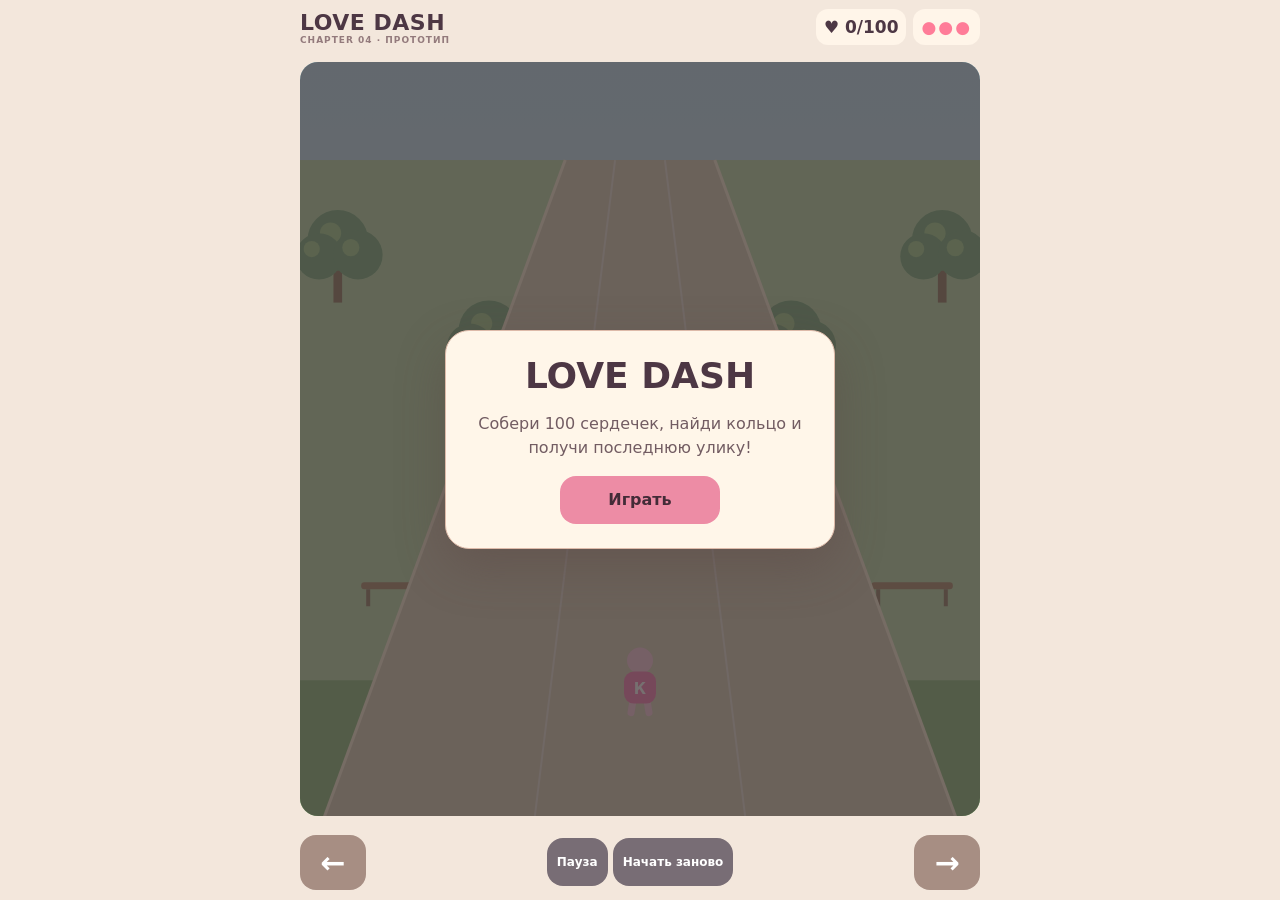
==== missions/love-dash/index.html @ f8310683 "Add files via upload" ====
<!doctype html><html lang="ru"><head><meta charset="utf-8"><meta name="viewport" content="width=device-width,initial-scale=1,viewport-fit=cover"><title>LOVE DASH</title><link rel="stylesheet" href="game.css"></head><body><main class="app"><header><div class="brand">LOVE DASH <small>CHAPTER 04 · ПРОТОТИП</small></div><div class="stats"><span id="hearts">♥ 0/100</span><span id="lives">●●●</span></div></header><section class="stage" id="stage" aria-label="Игровое поле"><canvas id="canvas"></canvas><div class="overlay" id="overlay"><div class="card"><h1 id="title">LOVE DASH</h1><p id="message">Собери 100 сердечек, найди кольцо и получи последнюю улику!</p><button id="action">Играть</button></div></div></section><footer><button id="left" aria-label="Влево">←</button><div class="actions"><button id="pause">Пауза</button><button id="restart">Начать заново</button></div><button id="right" aria-label="Вправо">→</button></footer></main><script src="game.js" defer></script></body></html>
---- missions/love-dash/game.css ----
:root{color-scheme:light;font-family:system-ui,-apple-system,sans-serif}*{box-sizing:border-box}html,body{margin:0;width:100%;height:100%;overflow:hidden;background:#f3e7dc;color:#4d3744;touch-action:manipulation}button{font:inherit;cursor:pointer;border:0;border-radius:16px;background:#ed8ca5;color:#432b37;font-weight:800;min-height:48px;padding:10px 16px}button:focus-visible{outline:3px solid white;outline-offset:3px}.app{height:100dvh;max-width:700px;margin:auto;display:flex;flex-direction:column;padding:env(safe-area-inset-top) 10px env(safe-area-inset-bottom);gap:8px}header{display:flex;align-items:center;justify-content:space-between;gap:6px;min-height:54px}.brand{font-weight:900;letter-spacing:.5px;font-size:clamp(16px,4vw,22px)}small{display:block;font-size:9px;color:#937a7c;letter-spacing:1px}.stats{display:flex;gap:7px;flex-wrap:wrap;justify-content:flex-end}.stats span{background:#fff5e9;padding:8px;border-radius:12px;font-size:clamp(12px,3.5vw,17px);font-weight:800;white-space:nowrap}#lives{color:#ff7c98;letter-spacing:2px}.stage{position:relative;min-height:0;flex:1;border-radius:18px;overflow:hidden;background:#d8e7d2;touch-action:none}canvas{display:block;width:100%;height:100%}.overlay{position:absolute;inset:0;display:flex;align-items:center;justify-content:center;background:#433b3bb9;padding:18px}.overlay.hidden{display:none}.card{background:#fff6e9;border:1px solid #ddbaa9;border-radius:24px;padding:24px 18px;text-align:center;width:min(100%,390px);box-shadow:0 18px 50px #58403d55}.card h1{margin:0 0 12px;font-size:clamp(24px,7vw,36px)}.card p{line-height:1.5;color:#725c62}.card button{min-width:160px}footer{display:flex;justify-content:space-between;align-items:center;gap:6px;min-height:76px}footer>button{width:66px;font-size:30px;background:#a78e83;color:white}.actions{display:flex;gap:5px;flex-wrap:wrap;justify-content:center}.actions button{font-size:12px;padding:8px 10px;background:#786d75;color:#fff}@media(max-width:350px){footer>button{width:54px}.actions{max-width:160px}.actions button{min-height:35px;font-size:11px;padding:5px 7px}header{min-height:49px}}
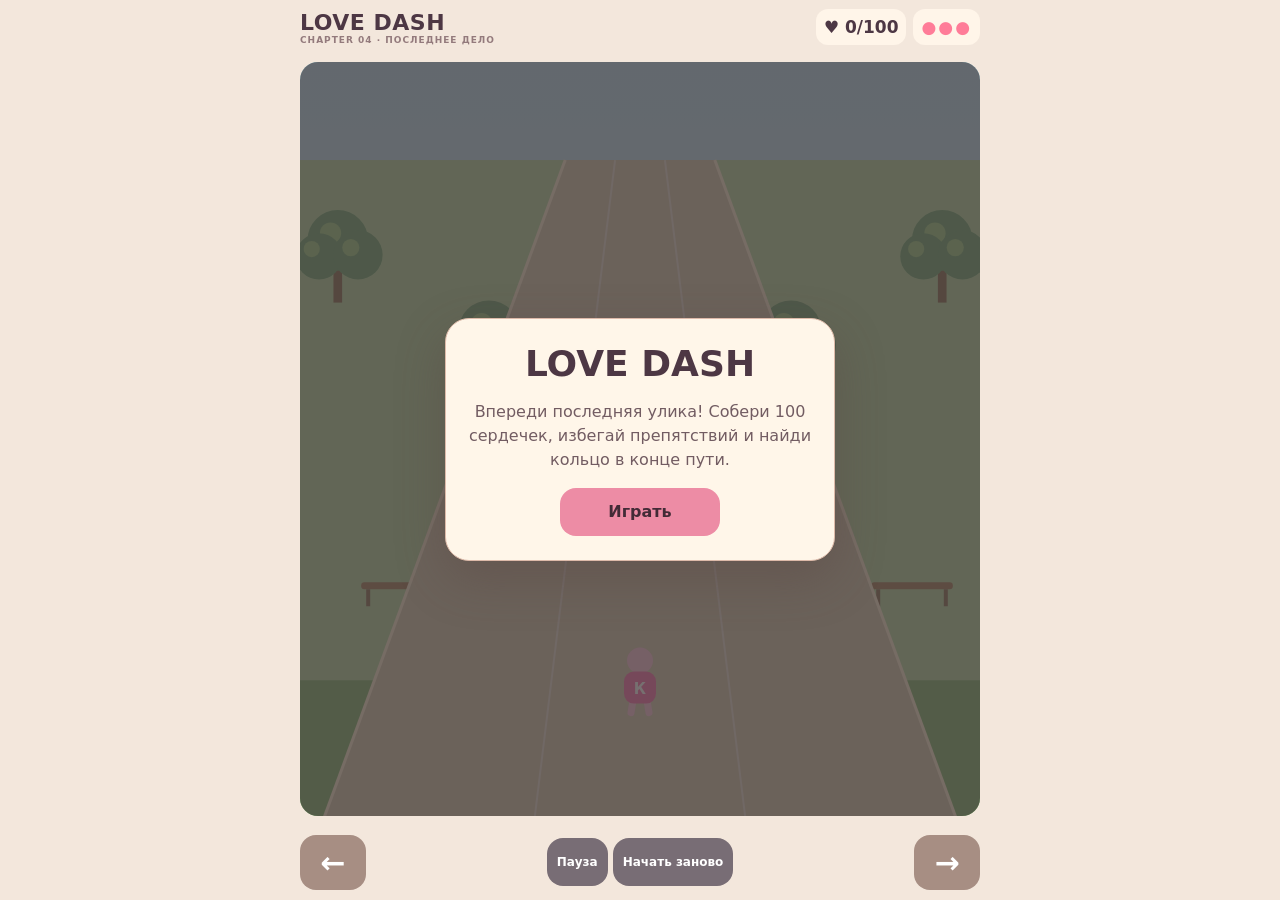
==== commit 80fef71e: "Add files via upload" ====
--- a/missions/love-dash/index.html
+++ b/missions/love-dash/index.html
@@ -1 +1 @@
-<!doctype html><html lang="ru"><head><meta charset="utf-8"><meta name="viewport" content="width=device-width,initial-scale=1,viewport-fit=cover"><title>LOVE DASH</title><link rel="stylesheet" href="game.css"></head><body><main class="app"><header><div class="brand">LOVE DASH <small>CHAPTER 04 · ПРОТОТИП</small></div><div class="stats"><span id="hearts">♥ 0/100</span><span id="lives">●●●</span></div></header><section class="stage" id="stage" aria-label="Игровое поле"><canvas id="canvas"></canvas><div class="overlay" id="overlay"><div class="card"><h1 id="title">LOVE DASH</h1><p id="message">Собери 100 сердечек, найди кольцо и получи последнюю улику!</p><button id="action">Играть</button></div></div></section><footer><button id="left" aria-label="Влево">←</button><div class="actions"><button id="pause">Пауза</button><button id="restart">Начать заново</button></div><button id="right" aria-label="Вправо">→</button></footer></main><script src="game.js" defer></script></body></html>
+<!doctype html><html lang="ru"><head><meta charset="utf-8"><meta name="viewport" content="width=device-width,initial-scale=1,viewport-fit=cover"><title>LOVE DASH</title><link rel="stylesheet" href="game.css"></head><body><main class="app"><header><div class="brand">LOVE DASH <small>CHAPTER 04 · ПОСЛЕДНЕЕ ДЕЛО</small></div><div class="stats"><span id="hearts">♥ 0/100</span><span id="lives">●●●</span></div></header><section class="stage" id="stage" aria-label="Игровое поле"><canvas id="canvas"></canvas><div class="overlay" id="overlay"><div class="card"><h1 id="title">LOVE DASH</h1><p id="message">Впереди последняя улика! Собери 100 сердечек, избегай препятствий и найди кольцо в конце пути.</p><button id="action">Играть</button></div></div></section><footer><button id="left" aria-label="Влево">←</button><div class="actions"><button id="pause">Пауза</button><button id="restart">Начать заново</button></div><button id="right" aria-label="Вправо">→</button></footer></main><script src="game.js" defer></script></body></html>
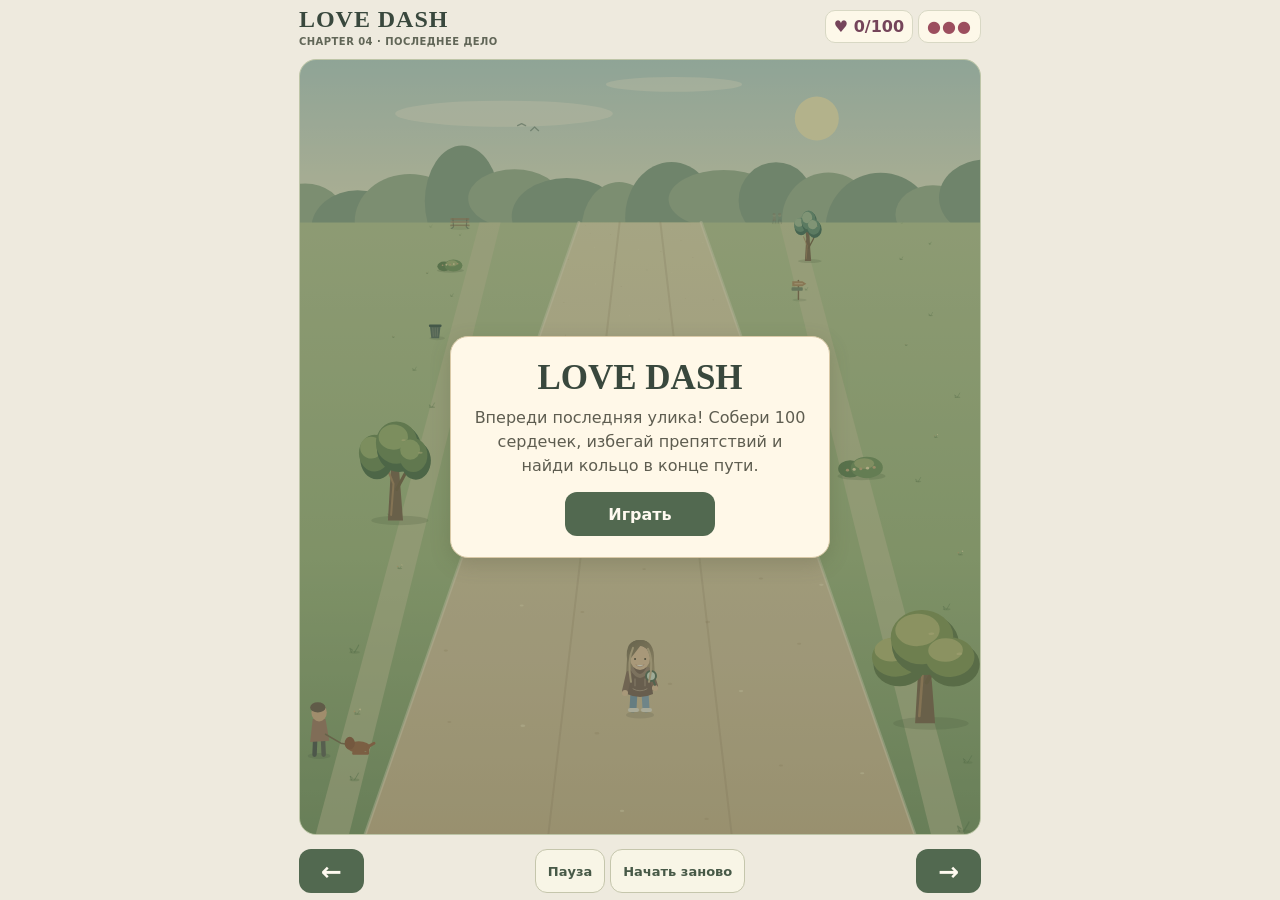
==== commit 3c36f909: "Add files via upload" ====
--- a/missions/love-dash/index.html
+++ b/missions/love-dash/index.html
@@ -1 +1 @@
-<!doctype html><html lang="ru"><head><meta charset="utf-8"><meta name="viewport" content="width=device-width,initial-scale=1,viewport-fit=cover"><title>LOVE DASH</title><link rel="stylesheet" href="game.css"></head><body><main class="app"><header><div class="brand">LOVE DASH <small>CHAPTER 04 · ПОСЛЕДНЕЕ ДЕЛО</small></div><div class="stats"><span id="hearts">♥ 0/100</span><span id="lives">●●●</span></div></header><section class="stage" id="stage" aria-label="Игровое поле"><canvas id="canvas"></canvas><div class="overlay" id="overlay"><div class="card"><h1 id="title">LOVE DASH</h1><p id="message">Впереди последняя улика! Собери 100 сердечек, избегай препятствий и найди кольцо в конце пути.</p><button id="action">Играть</button></div></div></section><footer><button id="left" aria-label="Влево">←</button><div class="actions"><button id="pause">Пауза</button><button id="restart">Начать заново</button></div><button id="right" aria-label="Вправо">→</button></footer></main><script src="game.js" defer></script></body></html>
+<!doctype html><html lang="ru"><head><meta charset="utf-8"><meta name="viewport" content="width=device-width,initial-scale=1,viewport-fit=cover"><title>LOVE DASH</title><link rel="stylesheet" href="game.css"></head><body><main class="app"><header><div class="brand">LOVE DASH <small>CHAPTER 04 · ПОСЛЕДНЕЕ ДЕЛО</small></div><div class="stats"><span id="hearts">♥ 0/100</span><span id="lives">●●●</span></div></header><section class="stage" id="stage" aria-label="Игровое поле"><canvas id="canvas"></canvas><div class="overlay" id="overlay"><div class="card"><h1 id="title">LOVE DASH</h1><p id="message">Впереди последняя улика! Собери 100 сердечек, избегай препятствий и найди кольцо в конце пути.</p><button id="action">Играть</button></div></div></section><footer><button id="left" aria-label="Влево">←</button><div class="actions"><button id="pause">Пауза</button><button id="restart">Начать заново</button></div><button id="right" aria-label="Вправо">→</button></footer></main><script src="game-art.js" defer></script><script src="game.js" defer></script></body></html>
--- a/missions/love-dash/game.css
+++ b/missions/love-dash/game.css
@@ -1 +1,131 @@
-:root{color-scheme:light;font-family:system-ui,-apple-system,sans-serif}*{box-sizing:border-box}html,body{margin:0;width:100%;height:100%;overflow:hidden;background:#f3e7dc;color:#4d3744;touch-action:manipulation}button{font:inherit;cursor:pointer;border:0;border-radius:16px;background:#ed8ca5;color:#432b37;font-weight:800;min-height:48px;padding:10px 16px}button:focus-visible{outline:3px solid white;outline-offset:3px}.app{height:100dvh;max-width:700px;margin:auto;display:flex;flex-direction:column;padding:env(safe-area-inset-top) 10px env(safe-area-inset-bottom);gap:8px}header{display:flex;align-items:center;justify-content:space-between;gap:6px;min-height:54px}.brand{font-weight:900;letter-spacing:.5px;font-size:clamp(16px,4vw,22px)}small{display:block;font-size:9px;color:#937a7c;letter-spacing:1px}.stats{display:flex;gap:7px;flex-wrap:wrap;justify-content:flex-end}.stats span{background:#fff5e9;padding:8px;border-radius:12px;font-size:clamp(12px,3.5vw,17px);font-weight:800;white-space:nowrap}#lives{color:#ff7c98;letter-spacing:2px}.stage{position:relative;min-height:0;flex:1;border-radius:18px;overflow:hidden;background:#d8e7d2;touch-action:none}canvas{display:block;width:100%;height:100%}.overlay{position:absolute;inset:0;display:flex;align-items:center;justify-content:center;background:#433b3bb9;padding:18px}.overlay.hidden{display:none}.card{background:#fff6e9;border:1px solid #ddbaa9;border-radius:24px;padding:24px 18px;text-align:center;width:min(100%,390px);box-shadow:0 18px 50px #58403d55}.card h1{margin:0 0 12px;font-size:clamp(24px,7vw,36px)}.card p{line-height:1.5;color:#725c62}.card button{min-width:160px}footer{display:flex;justify-content:space-between;align-items:center;gap:6px;min-height:76px}footer>button{width:66px;font-size:30px;background:#a78e83;color:white}.actions{display:flex;gap:5px;flex-wrap:wrap;justify-content:center}.actions button{font-size:12px;padding:8px 10px;background:#786d75;color:#fff}@media(max-width:350px){footer>button{width:54px}.actions{max-width:160px}.actions button{min-height:35px;font-size:11px;padding:5px 7px}header{min-height:49px}}
+:root {
+  color-scheme: light;
+  font-family: system-ui, -apple-system, sans-serif;
+  color: #39483d;
+  background: #eeeade;
+}
+* { box-sizing: border-box; }
+html, body {
+  width: 100%;
+  height: 100%;
+  margin: 0;
+  overflow: hidden;
+  touch-action: manipulation;
+}
+button {
+  min-height: 44px;
+  padding: 8px 13px;
+  border: 1px solid transparent;
+  border-radius: 12px;
+  background: #526950;
+  color: #fffaf0;
+  font: inherit;
+  font-weight: 700;
+  cursor: pointer;
+}
+button:active { background: #425740; }
+button:focus-visible { outline: 2px solid #875845; outline-offset: 2px; }
+.app {
+  display: flex;
+  flex-direction: column;
+  gap: 7px;
+  max-width: 700px;
+  height: 100vh;
+  height: 100dvh;
+  margin: auto;
+  padding: env(safe-area-inset-top, 0px) max(9px, env(safe-area-inset-right, 0px))
+    env(safe-area-inset-bottom, 0px) max(9px, env(safe-area-inset-left, 0px));
+}
+header {
+  display: flex;
+  align-items: center;
+  justify-content: space-between;
+  gap: 6px;
+  min-height: 52px;
+  padding: 3px 0;
+}
+.brand {
+  font: 700 clamp(17px, 4.5vw, 24px) Georgia, serif;
+  letter-spacing: .04em;
+}
+.brand small {
+  display: block;
+  margin-top: 3px;
+  color: #616657;
+  font: 650 clamp(8px, 2.3vw, 10px) system-ui, sans-serif;
+  letter-spacing: .045em;
+}
+.stats {
+  display: flex;
+  justify-content: flex-end;
+  flex-wrap: wrap;
+  gap: 5px;
+}
+.stats span {
+  padding: 6px 8px;
+  border: 1px solid #d8d8c4;
+  border-radius: 10px;
+  background: #fffbebde;
+  color: #75445a;
+  font-size: clamp(11px, 3.4vw, 16px);
+  font-weight: 750;
+  white-space: nowrap;
+  font-variant-numeric: tabular-nums;
+}
+#lives { color: #9c4e5e; letter-spacing: 1px; }
+.stage {
+  position: relative;
+  flex: 1;
+  min-height: 0;
+  overflow: hidden;
+  border: 1px solid #bdc5a7;
+  border-radius: 17px;
+  background: #c1ceac;
+  touch-action: none;
+}
+canvas { display: block; width: 100%; height: 100%; }
+.overlay {
+  position: absolute;
+  inset: 0;
+  display: flex;
+  align-items: center;
+  justify-content: center;
+  padding: 11px;
+  background: #394b3a62;
+}
+.overlay.hidden { display: none; }
+.card {
+  width: min(100%, 380px);
+  max-height: 100%;
+  overflow: auto;
+  padding: clamp(11px, 4vw, 21px);
+  border: 1px solid #d9c9a7;
+  border-radius: 18px;
+  background: #fff8e8;
+  box-shadow: 0 6px 20px #4b54353b;
+  text-align: center;
+}
+.card h1 { margin: 0 0 8px; font: 700 clamp(22px, 6vw, 35px) Georgia, serif; }
+.card p { margin: 0 0 14px; color: #5e5d50; font-size: clamp(13px, 3.6vw, 16px); line-height: 1.5; }
+.card button { min-width: min(150px, 100%); }
+footer {
+  display: flex;
+  justify-content: space-between;
+  align-items: center;
+  gap: 6px;
+  min-height: 58px;
+}
+footer > button {
+  flex: 0 0 clamp(45px, 14vw, 65px);
+  padding: 4px;
+  font-size: 25px;
+}
+.actions { display: flex; justify-content: center; flex-wrap: wrap; gap: 5px; }
+.actions button {
+  padding: 6px clamp(6px, 2vw, 12px);
+  border-color: #c5c6ac;
+  background: #f8f5e6;
+  color: #475947;
+  font-size: clamp(11px, 3vw, 13px);
+}
+.actions button:active { background: #dce5ce; }
